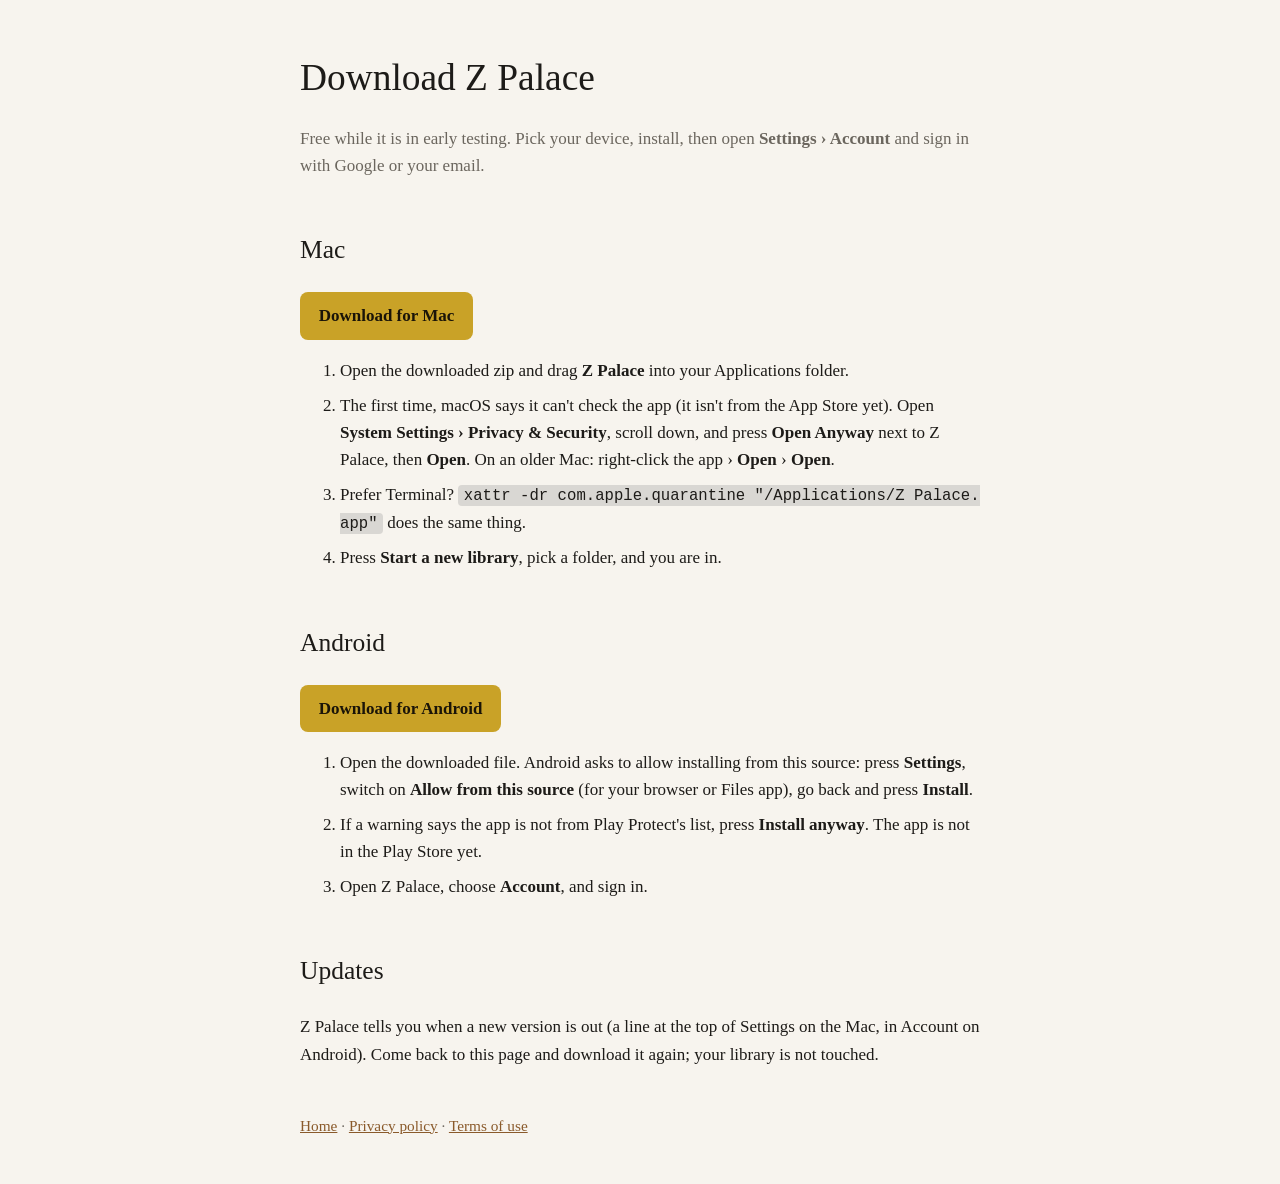
==== download.html @ 6d10a003 "Download page, update file, download link on the home page" ====
<!doctype html><html lang="en"><head><meta charset="utf-8"><meta name="viewport" content="width=device-width,initial-scale=1"><title>Download Z Palace</title><link rel="stylesheet" href="style.css"></head><body><main>
<h1>Download Z Palace</h1>
<p class="lead">Free while it is in early testing. Pick your device, install, then open <b>Settings › Account</b> and sign in with Google or your email.</p>

<h2>Mac</h2>
<p><a class="button" href="https://github.com/ZuniApps/ZuniApps.github.io/releases/latest/download/Z-Palace-Mac.zip">Download for Mac</a></p>
<ol>
<li>Open the downloaded zip and drag <b>Z Palace</b> into your Applications folder.</li>
<li>The first time, macOS says it can't check the app (it isn't from the App Store yet). Open <b>System Settings › Privacy &amp; Security</b>, scroll down, and press <b>Open Anyway</b> next to Z Palace, then <b>Open</b>. On an older Mac: right-click the app › <b>Open</b> › <b>Open</b>.</li>
<li>Prefer Terminal? <code>xattr -dr com.apple.quarantine "/Applications/Z Palace.app"</code> does the same thing.</li>
<li>Press <b>Start a new library</b>, pick a folder, and you are in.</li>
</ol>

<h2>Android</h2>
<p><a class="button" href="https://github.com/ZuniApps/ZuniApps.github.io/releases/latest/download/Z-Palace-Android.apk">Download for Android</a></p>
<ol>
<li>Open the downloaded file. Android asks to allow installing from this source: press <b>Settings</b>, switch on <b>Allow from this source</b> (for your browser or Files app), go back and press <b>Install</b>.</li>
<li>If a warning says the app is not from Play Protect's list, press <b>Install anyway</b>. The app is not in the Play Store yet.</li>
<li>Open Z Palace, choose <b>Account</b>, and sign in.</li>
</ol>

<h2>Updates</h2>
<p>Z Palace tells you when a new version is out (a line at the top of Settings on the Mac, in Account on Android). Come back to this page and download it again; your library is not touched.</p>

<nav><a href="index.html">Home</a> · <a href="privacy.html">Privacy policy</a> · <a href="terms.html">Terms of use</a></nav>
</main></body></html>
---- style.css ----
:root{--bg:#f7f4ee;--fg:#1d1b18;--muted:#6b665e;--accent:#8a5a2b} @media (prefers-color-scheme:dark){:root{--bg:#171513;--fg:#ece7df;--muted:#a59e93;--accent:#d29a5f}} body{margin:0;background:var(--bg);color:var(--fg);font:17px/1.6 Georgia,serif} main{max-width:680px;margin:0 auto;padding:48px 20px} h1{font-weight:normal;font-size:2.2em;margin:0 0 .2em} h2{font-weight:normal;margin-top:2em} a{color:var(--accent)} p.lead{color:var(--muted)} nav{margin-top:3em;color:var(--muted);font-size:.9em}
a.button{display:inline-block;padding:.6em 1.1em;border-radius:8px;background:#c9a227;color:#1a1408;font-weight:600;text-decoration:none}
code{background:#8884;padding:.1em .35em;border-radius:4px;font-size:.92em;word-break:break-all}
ol li{margin:.45em 0}
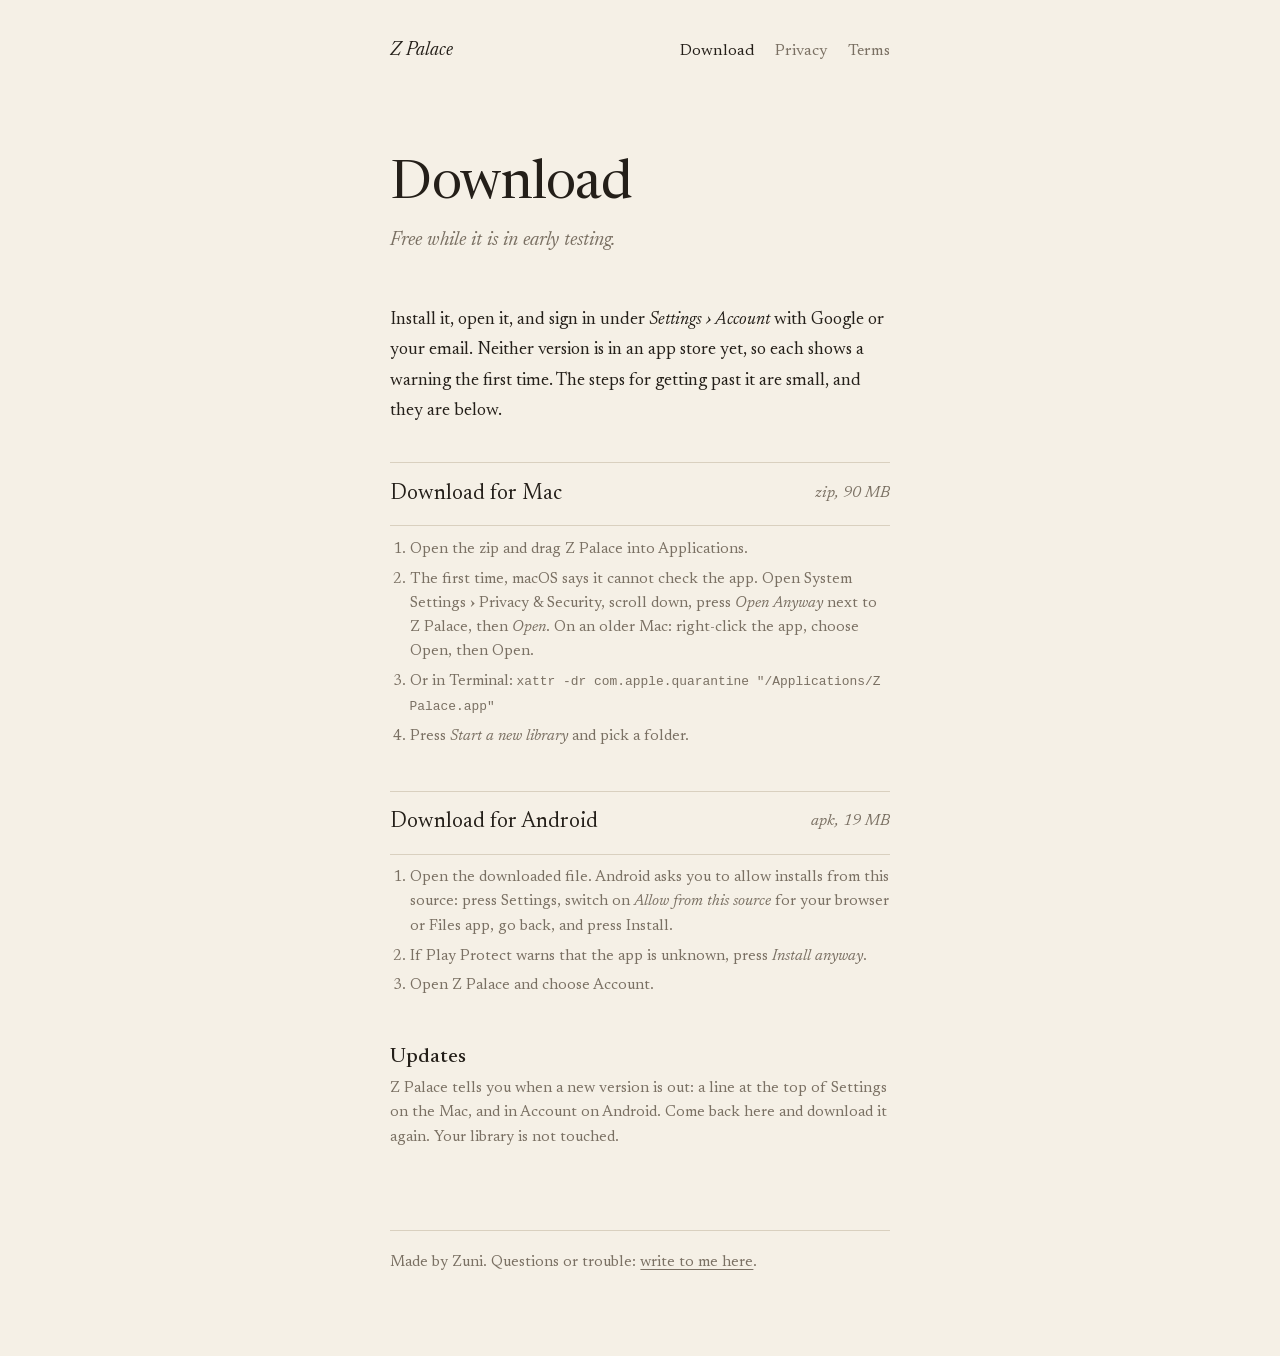
==== commit 92005f1e: "Redesign: editorial serif (self-hosted Newsreader), warm paper and dark mode, plain first-person cop" ====
--- a/download.html
+++ b/download.html
@@ -1,26 +1,16 @@
-<!doctype html><html lang="en"><head><meta charset="utf-8"><meta name="viewport" content="width=device-width,initial-scale=1"><title>Download Z Palace</title><link rel="stylesheet" href="style.css"></head><body><main>
-<h1>Download Z Palace</h1>
-<p class="lead">Free while it is in early testing. Pick your device, install, then open <b>Settings › Account</b> and sign in with Google or your email.</p>
-
-<h2>Mac</h2>
-<p><a class="button" href="https://github.com/ZuniApps/ZuniApps.github.io/releases/latest/download/Z-Palace-Mac.zip">Download for Mac</a></p>
-<ol>
-<li>Open the downloaded zip and drag <b>Z Palace</b> into your Applications folder.</li>
-<li>The first time, macOS says it can't check the app (it isn't from the App Store yet). Open <b>System Settings › Privacy &amp; Security</b>, scroll down, and press <b>Open Anyway</b> next to Z Palace, then <b>Open</b>. On an older Mac: right-click the app › <b>Open</b> › <b>Open</b>.</li>
-<li>Prefer Terminal? <code>xattr -dr com.apple.quarantine "/Applications/Z Palace.app"</code> does the same thing.</li>
-<li>Press <b>Start a new library</b>, pick a folder, and you are in.</li>
-</ol>
-
-<h2>Android</h2>
-<p><a class="button" href="https://github.com/ZuniApps/ZuniApps.github.io/releases/latest/download/Z-Palace-Android.apk">Download for Android</a></p>
-<ol>
-<li>Open the downloaded file. Android asks to allow installing from this source: press <b>Settings</b>, switch on <b>Allow from this source</b> (for your browser or Files app), go back and press <b>Install</b>.</li>
-<li>If a warning says the app is not from Play Protect's list, press <b>Install anyway</b>. The app is not in the Play Store yet.</li>
-<li>Open Z Palace, choose <b>Account</b>, and sign in.</li>
-</ol>
-
+<!doctype html><html lang="en"><head><meta charset="utf-8"><meta name="viewport" content="width=device-width,initial-scale=1"><meta name="color-scheme" content="light dark"><title>Download · Z Palace</title><link rel="preload" href="fonts/newsreader-normal.woff2" as="font" type="font/woff2" crossorigin><link rel="stylesheet" href="style.css"></head><body><div class="page"><header><a class="mark" href="index.html">Z Palace</a><nav><a href="download.html" aria-current="page">Download</a><a href="privacy.html">Privacy</a><a href="terms.html">Terms</a></nav></header><main><h1>Download</h1><p class="sub">Free while it is in early testing.</p>
+<p>Install it, open it, and sign in under <i>Settings › Account</i> with Google or your email. Neither version is in an app store yet, so each shows a warning the first time. The steps for getting past it are small, and they are below.</p>
+<a class="pick" href="https://github.com/ZuniApps/ZuniApps.github.io/releases/latest/download/Z-Palace-Mac.zip">Download for Mac <span>zip, 90 MB</span></a>
+<div class="small"><ol>
+<li>Open the zip and drag Z Palace into Applications.</li>
+<li>The first time, macOS says it cannot check the app. Open System Settings › Privacy &amp; Security, scroll down, press <i>Open Anyway</i> next to Z Palace, then <i>Open</i>. On an older Mac: right-click the app, choose Open, then Open.</li>
+<li>Or in Terminal: <code>xattr -dr com.apple.quarantine "/Applications/Z Palace.app"</code></li>
+<li>Press <i>Start a new library</i> and pick a folder.</li></ol></div>
+<a class="pick" href="https://github.com/ZuniApps/ZuniApps.github.io/releases/latest/download/Z-Palace-Android.apk">Download for Android <span>apk, 19 MB</span></a>
+<div class="small"><ol>
+<li>Open the downloaded file. Android asks you to allow installs from this source: press Settings, switch on <i>Allow from this source</i> for your browser or Files app, go back, and press Install.</li>
+<li>If Play Protect warns that the app is unknown, press <i>Install anyway</i>.</li>
+<li>Open Z Palace and choose Account.</li></ol></div>
 <h2>Updates</h2>
-<p>Z Palace tells you when a new version is out (a line at the top of Settings on the Mac, in Account on Android). Come back to this page and download it again; your library is not touched.</p>
-
-<nav><a href="index.html">Home</a> · <a href="privacy.html">Privacy policy</a> · <a href="terms.html">Terms of use</a></nav>
-</main></body></html>
+<p class="small" style="margin-top:0">Z Palace tells you when a new version is out: a line at the top of Settings on the Mac, and in Account on Android. Come back here and download it again. Your library is not touched.</p></main>
+<footer>Made by Zuni. Questions or trouble: <a href="https://github.com/ZuniApps/ZuniApps.github.io/issues">write to me here</a>.</footer></div></body></html>
--- a/style.css
+++ b/style.css
@@ -1,4 +1,29 @@
-:root{--bg:#f7f4ee;--fg:#1d1b18;--muted:#6b665e;--accent:#8a5a2b} @media (prefers-color-scheme:dark){:root{--bg:#171513;--fg:#ece7df;--muted:#a59e93;--accent:#d29a5f}} body{margin:0;background:var(--bg);color:var(--fg);font:17px/1.6 Georgia,serif} main{max-width:680px;margin:0 auto;padding:48px 20px} h1{font-weight:normal;font-size:2.2em;margin:0 0 .2em} h2{font-weight:normal;margin-top:2em} a{color:var(--accent)} p.lead{color:var(--muted)} nav{margin-top:3em;color:var(--muted);font-size:.9em}
-a.button{display:inline-block;padding:.6em 1.1em;border-radius:8px;background:#c9a227;color:#1a1408;font-weight:600;text-decoration:none}
-code{background:#8884;padding:.1em .35em;border-radius:4px;font-size:.92em;word-break:break-all}
-ol li{margin:.45em 0}
+@font-face{font-family:"Newsreader";font-style:italic;font-weight:400 600;font-display:swap;src:url(fonts/newsreader-italic.woff2) format("woff2")}
+@font-face{font-family:"Newsreader";font-style:normal;font-weight:400 600;font-display:swap;src:url(fonts/newsreader-normal.woff2) format("woff2")}
+:root{--bg:#f5f0e6;--fg:#241f19;--muted:#7a7063;--rule:#d9d0bf;--accent:#7b3a22}
+@media (prefers-color-scheme:dark){:root{--bg:#1b1815;--fg:#e8e1d4;--muted:#a1978a;--rule:#3a352e;--accent:#d49a72}}
+*{box-sizing:border-box}
+html{-webkit-text-size-adjust:100%}
+body{margin:0;background:var(--bg);color:var(--fg);font:400 1.125rem/1.7 "Newsreader",Charter,"Iowan Old Style",Georgia,serif;font-optical-sizing:auto;-webkit-font-smoothing:antialiased}
+.page{max-width:34rem;margin:0 auto;padding:2.2rem 1.4rem 5rem}
+header{display:flex;justify-content:space-between;align-items:baseline;gap:1rem;margin-bottom:5.5rem;font-size:1rem}
+header .mark{font-style:italic;font-size:1.2rem;color:var(--fg);text-decoration:none}
+header nav a{margin-left:1.3rem;color:var(--muted);text-decoration:none}
+header nav a:hover,header nav a[aria-current]{color:var(--fg)}
+h1,.sub{text-wrap:balance}
+p{text-wrap:pretty}
+h1{font-weight:400;font-size:clamp(2.4rem,7vw,3.4rem);line-height:1.08;letter-spacing:-.015em;margin:0 0 .5rem}
+h2{font-weight:500;font-size:1.3rem;line-height:1.3;margin:2.8rem 0 .4rem}
+.sub{font-style:italic;color:var(--muted);font-size:1.25rem;margin:0 0 3rem}
+p{margin:0 0 1.15rem}
+a{color:var(--accent);text-underline-offset:.2em;text-decoration-thickness:1px}
+.pick{display:block;margin:2.2rem 0 .3rem;padding:.8rem 0;border-top:1px solid var(--rule);border-bottom:1px solid var(--rule);color:var(--fg);text-decoration:none;font-size:1.35rem}
+.pick span{float:right;color:var(--muted);font-size:1rem;font-style:italic;padding-top:.25rem}
+.pick:hover{color:var(--accent)}
+.small{font-size:.95rem;line-height:1.6;color:var(--muted);margin:.7rem 0 2.6rem}
+.small ol{margin:.4rem 0 0;padding-left:1.2rem}.small li{margin:.35rem 0}
+code{font:.85em ui-monospace,Menlo,monospace;word-break:break-all}
+footer{margin-top:5rem;padding-top:1.2rem;border-top:1px solid var(--rule);font-size:.95rem;color:var(--muted)}
+footer a{color:var(--muted)}
+::selection{background:var(--accent);color:var(--bg)}
+@media (max-width:30rem){header{margin-bottom:3.5rem;flex-direction:column;gap:.4rem}header nav a{margin:0 1.1rem 0 0}}
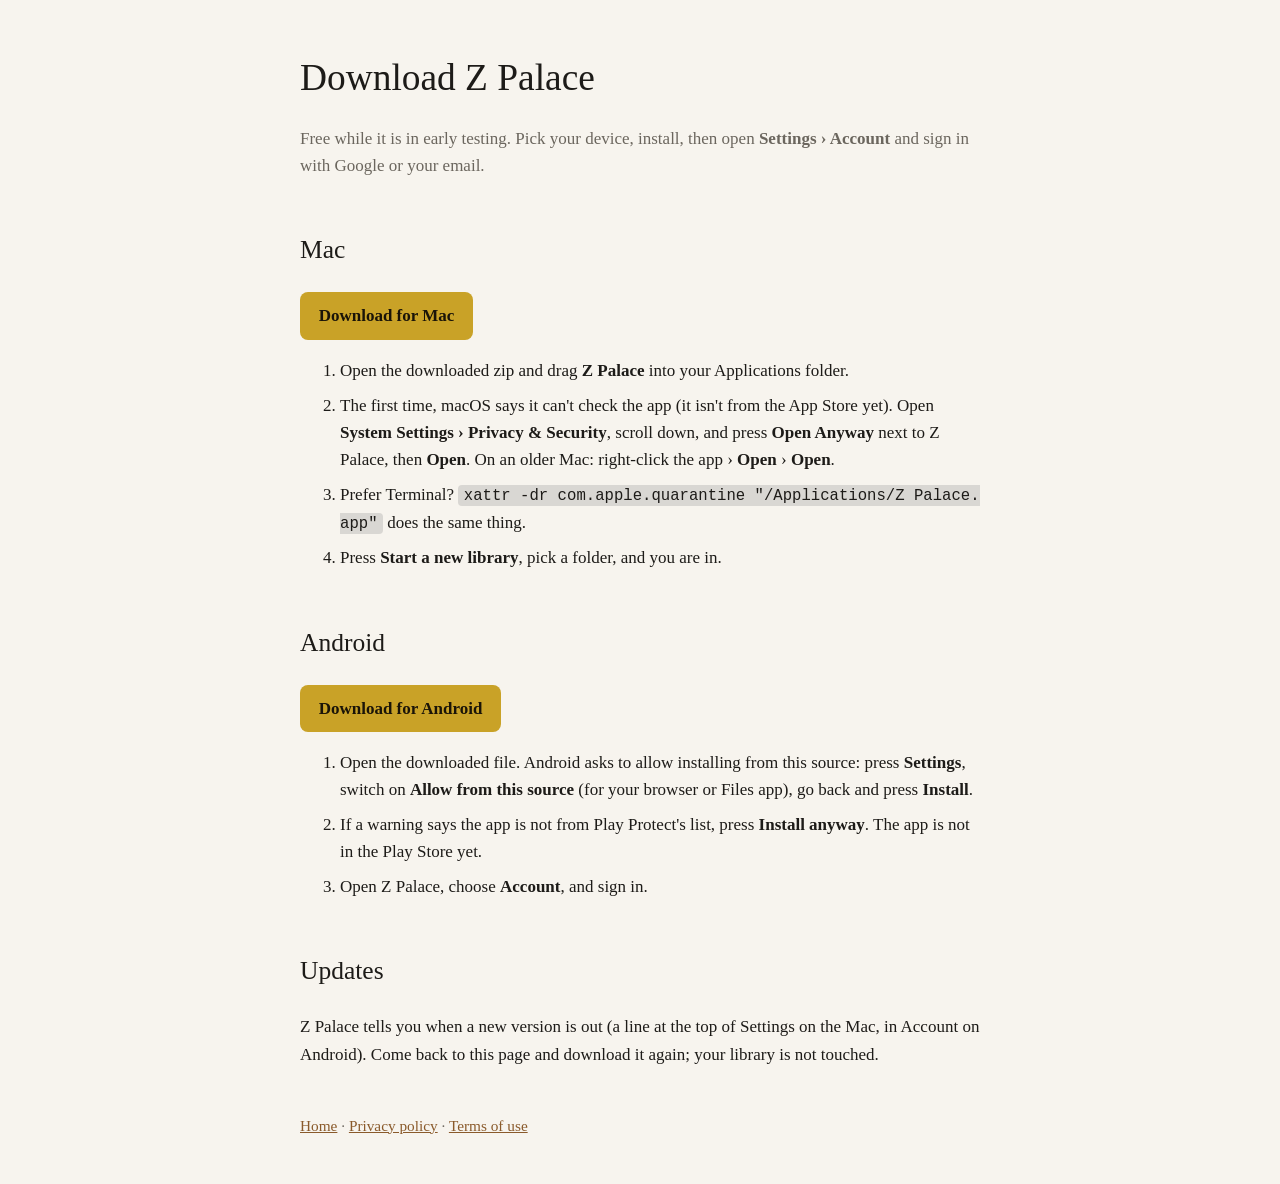
==== commit e23331d0: "Revert "Redesign: editorial serif (self-hosted Newsreader), warm paper and dark mode, plain first-pe" ====
--- a/download.html
+++ b/download.html
@@ -1,16 +1,26 @@
-<!doctype html><html lang="en"><head><meta charset="utf-8"><meta name="viewport" content="width=device-width,initial-scale=1"><meta name="color-scheme" content="light dark"><title>Download · Z Palace</title><link rel="preload" href="fonts/newsreader-normal.woff2" as="font" type="font/woff2" crossorigin><link rel="stylesheet" href="style.css"></head><body><div class="page"><header><a class="mark" href="index.html">Z Palace</a><nav><a href="download.html" aria-current="page">Download</a><a href="privacy.html">Privacy</a><a href="terms.html">Terms</a></nav></header><main><h1>Download</h1><p class="sub">Free while it is in early testing.</p>
-<p>Install it, open it, and sign in under <i>Settings › Account</i> with Google or your email. Neither version is in an app store yet, so each shows a warning the first time. The steps for getting past it are small, and they are below.</p>
-<a class="pick" href="https://github.com/ZuniApps/ZuniApps.github.io/releases/latest/download/Z-Palace-Mac.zip">Download for Mac <span>zip, 90 MB</span></a>
-<div class="small"><ol>
-<li>Open the zip and drag Z Palace into Applications.</li>
-<li>The first time, macOS says it cannot check the app. Open System Settings › Privacy &amp; Security, scroll down, press <i>Open Anyway</i> next to Z Palace, then <i>Open</i>. On an older Mac: right-click the app, choose Open, then Open.</li>
-<li>Or in Terminal: <code>xattr -dr com.apple.quarantine "/Applications/Z Palace.app"</code></li>
-<li>Press <i>Start a new library</i> and pick a folder.</li></ol></div>
-<a class="pick" href="https://github.com/ZuniApps/ZuniApps.github.io/releases/latest/download/Z-Palace-Android.apk">Download for Android <span>apk, 19 MB</span></a>
-<div class="small"><ol>
-<li>Open the downloaded file. Android asks you to allow installs from this source: press Settings, switch on <i>Allow from this source</i> for your browser or Files app, go back, and press Install.</li>
-<li>If Play Protect warns that the app is unknown, press <i>Install anyway</i>.</li>
-<li>Open Z Palace and choose Account.</li></ol></div>
+<!doctype html><html lang="en"><head><meta charset="utf-8"><meta name="viewport" content="width=device-width,initial-scale=1"><title>Download Z Palace</title><link rel="stylesheet" href="style.css"></head><body><main>
+<h1>Download Z Palace</h1>
+<p class="lead">Free while it is in early testing. Pick your device, install, then open <b>Settings › Account</b> and sign in with Google or your email.</p>
+
+<h2>Mac</h2>
+<p><a class="button" href="https://github.com/ZuniApps/ZuniApps.github.io/releases/latest/download/Z-Palace-Mac.zip">Download for Mac</a></p>
+<ol>
+<li>Open the downloaded zip and drag <b>Z Palace</b> into your Applications folder.</li>
+<li>The first time, macOS says it can't check the app (it isn't from the App Store yet). Open <b>System Settings › Privacy &amp; Security</b>, scroll down, and press <b>Open Anyway</b> next to Z Palace, then <b>Open</b>. On an older Mac: right-click the app › <b>Open</b> › <b>Open</b>.</li>
+<li>Prefer Terminal? <code>xattr -dr com.apple.quarantine "/Applications/Z Palace.app"</code> does the same thing.</li>
+<li>Press <b>Start a new library</b>, pick a folder, and you are in.</li>
+</ol>
+
+<h2>Android</h2>
+<p><a class="button" href="https://github.com/ZuniApps/ZuniApps.github.io/releases/latest/download/Z-Palace-Android.apk">Download for Android</a></p>
+<ol>
+<li>Open the downloaded file. Android asks to allow installing from this source: press <b>Settings</b>, switch on <b>Allow from this source</b> (for your browser or Files app), go back and press <b>Install</b>.</li>
+<li>If a warning says the app is not from Play Protect's list, press <b>Install anyway</b>. The app is not in the Play Store yet.</li>
+<li>Open Z Palace, choose <b>Account</b>, and sign in.</li>
+</ol>
+
 <h2>Updates</h2>
-<p class="small" style="margin-top:0">Z Palace tells you when a new version is out: a line at the top of Settings on the Mac, and in Account on Android. Come back here and download it again. Your library is not touched.</p></main>
-<footer>Made by Zuni. Questions or trouble: <a href="https://github.com/ZuniApps/ZuniApps.github.io/issues">write to me here</a>.</footer></div></body></html>
+<p>Z Palace tells you when a new version is out (a line at the top of Settings on the Mac, in Account on Android). Come back to this page and download it again; your library is not touched.</p>
+
+<nav><a href="index.html">Home</a> · <a href="privacy.html">Privacy policy</a> · <a href="terms.html">Terms of use</a></nav>
+</main></body></html>
--- a/style.css
+++ b/style.css
@@ -1,29 +1,4 @@
-@font-face{font-family:"Newsreader";font-style:italic;font-weight:400 600;font-display:swap;src:url(fonts/newsreader-italic.woff2) format("woff2")}
-@font-face{font-family:"Newsreader";font-style:normal;font-weight:400 600;font-display:swap;src:url(fonts/newsreader-normal.woff2) format("woff2")}
-:root{--bg:#f5f0e6;--fg:#241f19;--muted:#7a7063;--rule:#d9d0bf;--accent:#7b3a22}
-@media (prefers-color-scheme:dark){:root{--bg:#1b1815;--fg:#e8e1d4;--muted:#a1978a;--rule:#3a352e;--accent:#d49a72}}
-*{box-sizing:border-box}
-html{-webkit-text-size-adjust:100%}
-body{margin:0;background:var(--bg);color:var(--fg);font:400 1.125rem/1.7 "Newsreader",Charter,"Iowan Old Style",Georgia,serif;font-optical-sizing:auto;-webkit-font-smoothing:antialiased}
-.page{max-width:34rem;margin:0 auto;padding:2.2rem 1.4rem 5rem}
-header{display:flex;justify-content:space-between;align-items:baseline;gap:1rem;margin-bottom:5.5rem;font-size:1rem}
-header .mark{font-style:italic;font-size:1.2rem;color:var(--fg);text-decoration:none}
-header nav a{margin-left:1.3rem;color:var(--muted);text-decoration:none}
-header nav a:hover,header nav a[aria-current]{color:var(--fg)}
-h1,.sub{text-wrap:balance}
-p{text-wrap:pretty}
-h1{font-weight:400;font-size:clamp(2.4rem,7vw,3.4rem);line-height:1.08;letter-spacing:-.015em;margin:0 0 .5rem}
-h2{font-weight:500;font-size:1.3rem;line-height:1.3;margin:2.8rem 0 .4rem}
-.sub{font-style:italic;color:var(--muted);font-size:1.25rem;margin:0 0 3rem}
-p{margin:0 0 1.15rem}
-a{color:var(--accent);text-underline-offset:.2em;text-decoration-thickness:1px}
-.pick{display:block;margin:2.2rem 0 .3rem;padding:.8rem 0;border-top:1px solid var(--rule);border-bottom:1px solid var(--rule);color:var(--fg);text-decoration:none;font-size:1.35rem}
-.pick span{float:right;color:var(--muted);font-size:1rem;font-style:italic;padding-top:.25rem}
-.pick:hover{color:var(--accent)}
-.small{font-size:.95rem;line-height:1.6;color:var(--muted);margin:.7rem 0 2.6rem}
-.small ol{margin:.4rem 0 0;padding-left:1.2rem}.small li{margin:.35rem 0}
-code{font:.85em ui-monospace,Menlo,monospace;word-break:break-all}
-footer{margin-top:5rem;padding-top:1.2rem;border-top:1px solid var(--rule);font-size:.95rem;color:var(--muted)}
-footer a{color:var(--muted)}
-::selection{background:var(--accent);color:var(--bg)}
-@media (max-width:30rem){header{margin-bottom:3.5rem;flex-direction:column;gap:.4rem}header nav a{margin:0 1.1rem 0 0}}
+:root{--bg:#f7f4ee;--fg:#1d1b18;--muted:#6b665e;--accent:#8a5a2b} @media (prefers-color-scheme:dark){:root{--bg:#171513;--fg:#ece7df;--muted:#a59e93;--accent:#d29a5f}} body{margin:0;background:var(--bg);color:var(--fg);font:17px/1.6 Georgia,serif} main{max-width:680px;margin:0 auto;padding:48px 20px} h1{font-weight:normal;font-size:2.2em;margin:0 0 .2em} h2{font-weight:normal;margin-top:2em} a{color:var(--accent)} p.lead{color:var(--muted)} nav{margin-top:3em;color:var(--muted);font-size:.9em}
+a.button{display:inline-block;padding:.6em 1.1em;border-radius:8px;background:#c9a227;color:#1a1408;font-weight:600;text-decoration:none}
+code{background:#8884;padding:.1em .35em;border-radius:4px;font-size:.92em;word-break:break-all}
+ol li{margin:.45em 0}
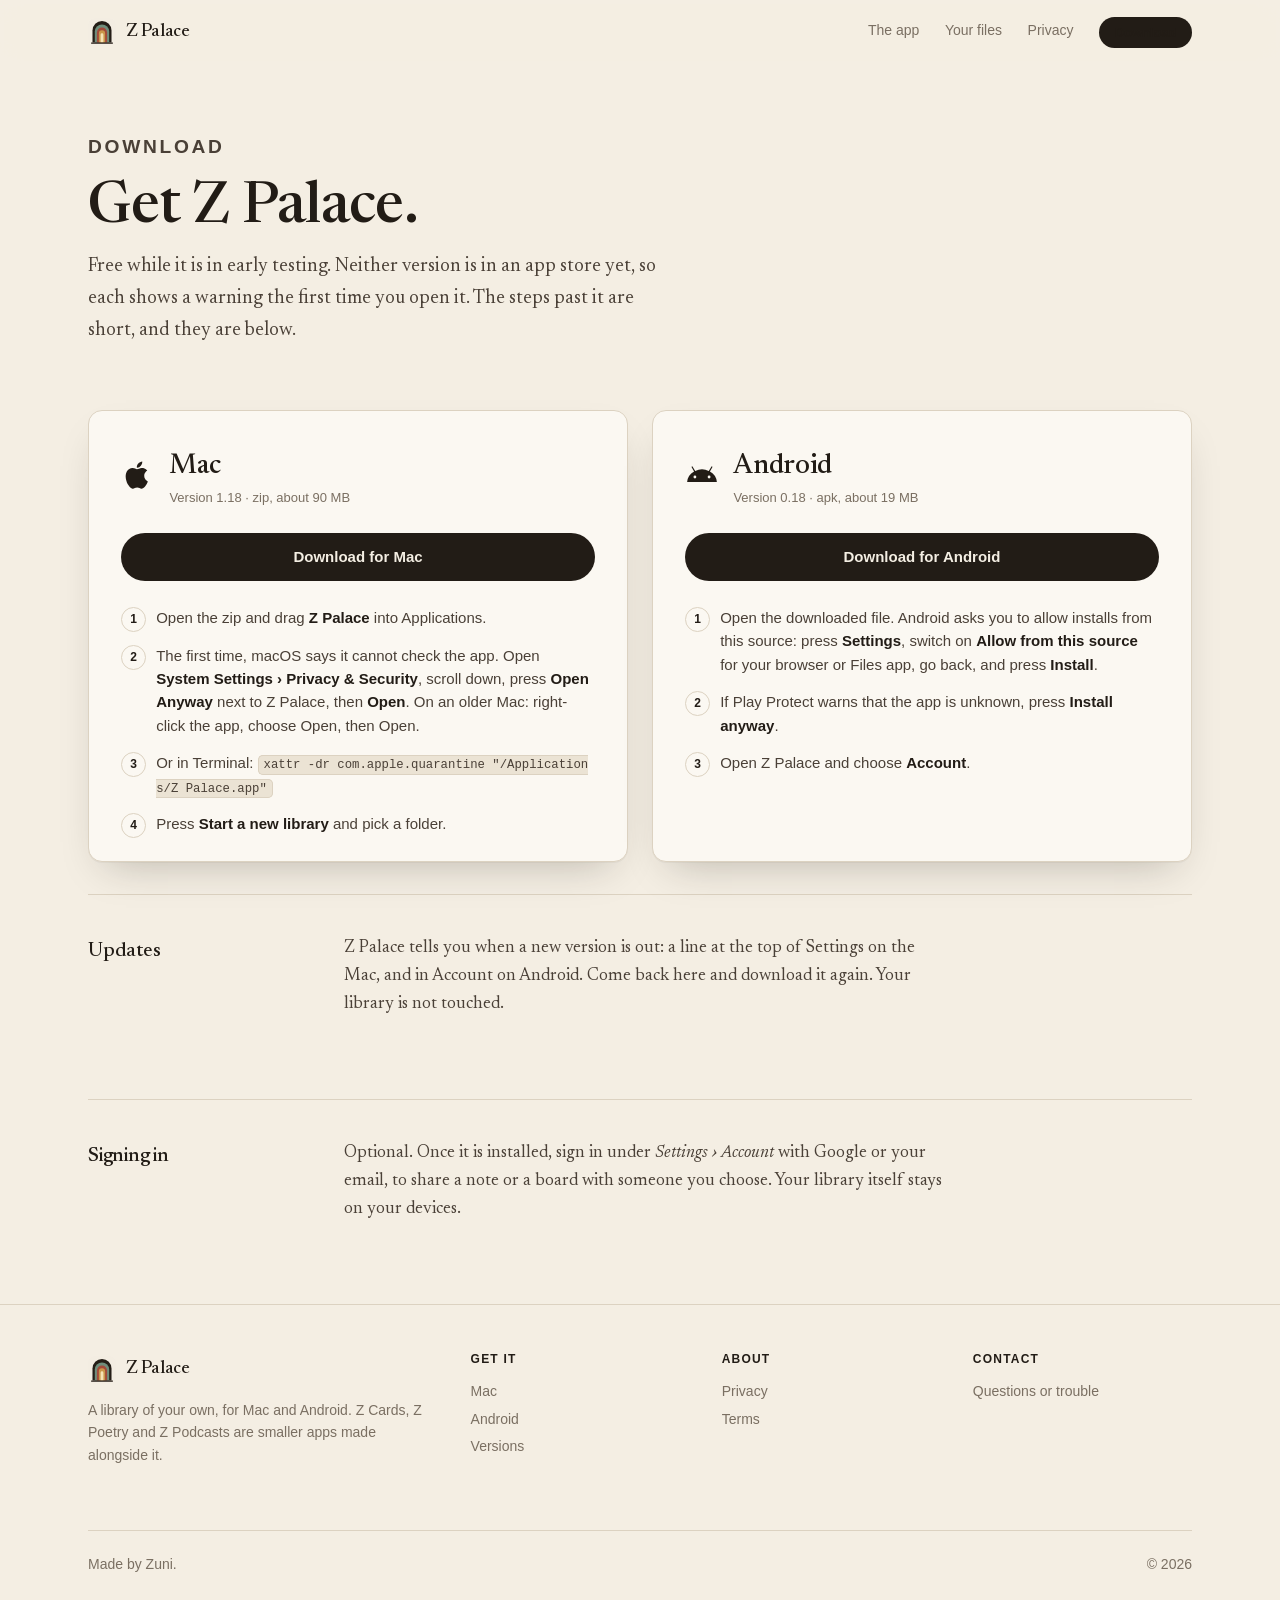
==== commit 256dbf12: "New site design (v2): app window, chapters, download page" ====
--- a/download.html
+++ b/download.html
@@ -1,26 +1,80 @@
-<!doctype html><html lang="en"><head><meta charset="utf-8"><meta name="viewport" content="width=device-width,initial-scale=1"><title>Download Z Palace</title><link rel="stylesheet" href="style.css"></head><body><main>
-<h1>Download Z Palace</h1>
-<p class="lead">Free while it is in early testing. Pick your device, install, then open <b>Settings › Account</b> and sign in with Google or your email.</p>
+<!doctype html>
+<html lang="en">
+<head>
+<meta charset="utf-8">
+<meta name="viewport" content="width=device-width,initial-scale=1">
+<meta name="color-scheme" content="light dark">
+<title>Download · Z Palace</title>
+<meta name="description" content="Download Z Palace for Mac or Android, with the steps for the first time you open it.">
+<link rel="icon" href="icon.svg" type="image/svg+xml">
+<link rel="preload" href="fonts/newsreader-normal.woff2" as="font" type="font/woff2" crossorigin>
+<link rel="stylesheet" href="style.css">
+</head>
+<body>
 
-<h2>Mac</h2>
-<p><a class="button" href="https://github.com/ZuniApps/ZuniApps.github.io/releases/latest/download/Z-Palace-Mac.zip">Download for Mac</a></p>
-<ol>
-<li>Open the downloaded zip and drag <b>Z Palace</b> into your Applications folder.</li>
-<li>The first time, macOS says it can't check the app (it isn't from the App Store yet). Open <b>System Settings › Privacy &amp; Security</b>, scroll down, and press <b>Open Anyway</b> next to Z Palace, then <b>Open</b>. On an older Mac: right-click the app › <b>Open</b> › <b>Open</b>.</li>
-<li>Prefer Terminal? <code>xattr -dr com.apple.quarantine "/Applications/Z Palace.app"</code> does the same thing.</li>
-<li>Press <b>Start a new library</b>, pick a folder, and you are in.</li>
-</ol>
+<header class="top"><div class="wrap">
+  <a class="brand" href="index.html"><svg viewBox="100 100 824 824" aria-hidden="true"><use href="icon.svg#arch"/></svg>Z Palace</a>
+  <nav class="nav">
+    <a href="index.html#cards">The app</a>
+    <a href="index.html#files">Your files</a>
+    <a href="privacy.html">Privacy</a>
+    <a class="btn solid small" href="download.html" aria-current="page">Download</a>
+  </nav>
+</div></header>
 
-<h2>Android</h2>
-<p><a class="button" href="https://github.com/ZuniApps/ZuniApps.github.io/releases/latest/download/Z-Palace-Android.apk">Download for Android</a></p>
-<ol>
-<li>Open the downloaded file. Android asks to allow installing from this source: press <b>Settings</b>, switch on <b>Allow from this source</b> (for your browser or Files app), go back and press <b>Install</b>.</li>
-<li>If a warning says the app is not from Play Protect's list, press <b>Install anyway</b>. The app is not in the Play Store yet.</li>
-<li>Open Z Palace, choose <b>Account</b>, and sign in.</li>
-</ol>
+<main class="wrap">
+  <section class="dl-head">
+    <p class="eyebrow">Download</p>
+    <h1>Get Z Palace.</h1>
+    <p>Free while it is in early testing. Neither version is in an app store yet, so each shows a warning the first time you open it. The steps past it are short, and they are below.</p>
+  </section>
 
-<h2>Updates</h2>
-<p>Z Palace tells you when a new version is out (a line at the top of Settings on the Mac, in Account on Android). Come back to this page and download it again; your library is not touched.</p>
+  <section class="platforms">
+    <article class="platform" id="mac">
+      <header>
+        <svg viewBox="0 0 24 24" fill="currentColor" aria-hidden="true"><path d="M16.4 12.6c0-2.4 2-3.6 2.1-3.7-1.1-1.7-2.9-1.9-3.5-1.9-1.5-.2-2.9.9-3.7.9-.8 0-1.9-.9-3.2-.8-1.6 0-3.1 1-4 2.4-1.7 3-.4 7.4 1.2 9.8.8 1.2 1.8 2.5 3 2.4 1.2 0 1.7-.8 3.1-.8 1.5 0 1.9.8 3.2.8 1.3 0 2.2-1.2 3-2.4.9-1.4 1.3-2.7 1.3-2.8-.1 0-2.5-1-2.5-3.9zM14 5.4c.7-.8 1.1-1.9 1-3-1 0-2.1.7-2.8 1.5-.6.7-1.2 1.8-1 2.9 1 .1 2.1-.6 2.8-1.4z"/></svg>
+        <div><h2>Mac</h2><div class="meta"><span data-version="mac">Version 1.18</span> · zip, about 90 MB</div></div>
+      </header>
+      <a class="btn solid" href="https://github.com/ZuniApps/ZuniApps.github.io/releases/latest/download/Z-Palace-Mac.zip">Download for Mac</a>
+      <ol class="steps">
+        <li>Open the zip and drag <i>Z Palace</i> into Applications.</li>
+        <li>The first time, macOS says it cannot check the app. Open <i>System Settings › Privacy &amp; Security</i>, scroll down, press <i>Open Anyway</i> next to Z Palace, then <i>Open</i>. On an older Mac: right-click the app, choose Open, then Open.</li>
+        <li>Or in Terminal: <code>xattr -dr com.apple.quarantine "/Applications/Z Palace.app"</code></li>
+        <li>Press <i>Start a new library</i> and pick a folder.</li>
+      </ol>
+    </article>
 
-<nav><a href="index.html">Home</a> · <a href="privacy.html">Privacy policy</a> · <a href="terms.html">Terms of use</a></nav>
-</main></body></html>
+    <article class="platform" id="android">
+      <header>
+        <svg viewBox="0 0 24 24" fill="currentColor" aria-hidden="true"><path d="M17.6 9.5l1.7-3a.4.4 0 0 0-.7-.4l-1.8 3.1a10.6 10.6 0 0 0-9.6 0L5.4 6.1a.4.4 0 1 0-.7.4l1.7 3A9.4 9.4 0 0 0 1.5 17h21a9.4 9.4 0 0 0-4.9-7.5zM7 14.4a1 1 0 1 1 0-2 1 1 0 0 1 0 2zm10 0a1 1 0 1 1 0-2 1 1 0 0 1 0 2z"/></svg>
+        <div><h2>Android</h2><div class="meta"><span data-version="android">Version 0.18</span> · apk, about 19 MB</div></div>
+      </header>
+      <a class="btn solid" href="https://github.com/ZuniApps/ZuniApps.github.io/releases/latest/download/Z-Palace-Android.apk">Download for Android</a>
+      <ol class="steps">
+        <li>Open the downloaded file. Android asks you to allow installs from this source: press <i>Settings</i>, switch on <i>Allow from this source</i> for your browser or Files app, go back, and press <i>Install</i>.</li>
+        <li>If Play Protect warns that the app is unknown, press <i>Install anyway</i>.</li>
+        <li>Open Z Palace and choose <i>Account</i>.</li>
+      </ol>
+    </article>
+  </section>
+
+  <section class="note">
+    <h3>Updates</h3>
+    <p>Z Palace tells you when a new version is out: a line at the top of Settings on the Mac, and in Account on Android. Come back here and download it again. Your library is not touched.</p>
+  </section>
+  <section class="note">
+    <h3>Signing in</h3>
+    <p>Optional. Once it is installed, sign in under <i>Settings › Account</i> with Google or your email, to share a note or a board with someone you choose. Your library itself stays on your devices.</p>
+  </section>
+</main>
+
+<footer class="foot"><div class="wrap">
+  <div><a class="brand" href="index.html"><svg viewBox="100 100 824 824" aria-hidden="true"><use href="icon.svg#arch"/></svg>Z Palace</a><p>A library of your own, for Mac and Android. Z Cards, Z Poetry and Z Podcasts are smaller apps made alongside it.</p></div>
+  <div><h6>Get it</h6><a href="download.html#mac">Mac</a><a href="download.html#android">Android</a><a href="versions.json">Versions</a></div>
+  <div><h6>About</h6><a href="privacy.html">Privacy</a><a href="terms.html">Terms</a></div>
+  <div><h6>Contact</h6><a href="https://github.com/ZuniApps/ZuniApps.github.io/issues">Questions or trouble</a></div>
+  <div class="base"><span>Made by Zuni.</span><span>© 2026</span></div>
+</div></footer>
+<script src="site.js"></script>
+</body>
+</html>
--- a/style.css
+++ b/style.css
@@ -1,4 +1,183 @@
-:root{--bg:#f7f4ee;--fg:#1d1b18;--muted:#6b665e;--accent:#8a5a2b} @media (prefers-color-scheme:dark){:root{--bg:#171513;--fg:#ece7df;--muted:#a59e93;--accent:#d29a5f}} body{margin:0;background:var(--bg);color:var(--fg);font:17px/1.6 Georgia,serif} main{max-width:680px;margin:0 auto;padding:48px 20px} h1{font-weight:normal;font-size:2.2em;margin:0 0 .2em} h2{font-weight:normal;margin-top:2em} a{color:var(--accent)} p.lead{color:var(--muted)} nav{margin-top:3em;color:var(--muted);font-size:.9em}
-a.button{display:inline-block;padding:.6em 1.1em;border-radius:8px;background:#c9a227;color:#1a1408;font-weight:600;text-decoration:none}
-code{background:#8884;padding:.1em .35em;border-radius:4px;font-size:.92em;word-break:break-all}
-ol li{margin:.45em 0}
+/* Z Palace — site. Newsreader for reading and display, the system's sans for interface words. Colours are the app icon's:
+   ink, paper, brick, sage, ochre. */
+@font-face{font-family:"Newsreader";font-style:italic;font-weight:400 600;font-display:swap;src:url(fonts/newsreader-italic.woff2) format("woff2")}
+@font-face{font-family:"Newsreader";font-style:normal;font-weight:400 600;font-display:swap;src:url(fonts/newsreader-normal.woff2) format("woff2")}
+
+:root{
+  --paper:#f4eee3; --paper-2:#ebe3d4; --card:#fbf8f2; --ink:#221c16; --ink-2:#4a4037; --muted:#7a6f62; --rule:#dcd2c1;
+  --brick:#9c4434; --brick-ink:#fff8f0; --sage:#5f7d6c; --ochre:#b8863e; --shadow:0 1px 0 rgba(34,28,22,.04),0 18px 40px -18px rgba(34,28,22,.28);
+  --serif:"Newsreader",Charter,"Iowan Old Style",Georgia,serif;
+  --sans:ui-sans-serif,-apple-system,BlinkMacSystemFont,"Segoe UI",Roboto,"Helvetica Neue",Arial,sans-serif;
+  --mono:ui-monospace,"SF Mono",Menlo,monospace;
+  --wide:72rem; --text:36rem;
+}
+@media (prefers-color-scheme:dark){:root{
+  --paper:#17140f; --paper-2:#1f1b15; --card:#24201a; --ink:#ece4d6; --ink-2:#cbc0ae; --muted:#9a8f80; --rule:#353029;
+  --brick:#d07a62; --brick-ink:#1a120d; --sage:#8fae9b; --ochre:#d9a95e; --shadow:0 1px 0 rgba(0,0,0,.2),0 22px 46px -20px rgba(0,0,0,.7);
+}}
+
+*{box-sizing:border-box}
+html{-webkit-text-size-adjust:100%;scroll-behavior:smooth}
+body{margin:0;background:var(--paper);color:var(--ink);font:400 1.0625rem/1.65 var(--serif);font-optical-sizing:auto;-webkit-font-smoothing:antialiased;text-rendering:optimizeLegibility}
+img,svg{display:block;max-width:100%}
+a{color:inherit}
+p{margin:0 0 1rem;text-wrap:pretty}
+h1,h2,h3{font-weight:500;letter-spacing:-.012em;text-wrap:balance;margin:0}
+::selection{background:var(--brick);color:var(--brick-ink)}
+.wrap{max-width:var(--wide);margin:0 auto;padding:0 1.5rem}
+
+/* ── header ── */
+.top{position:sticky;top:0;z-index:5;background:color-mix(in srgb,var(--paper) 88%,transparent);backdrop-filter:saturate(140%) blur(10px);-webkit-backdrop-filter:saturate(140%) blur(10px);border-bottom:1px solid transparent}
+.top.scrolled{border-bottom-color:var(--rule)}
+.top .wrap{display:flex;align-items:center;gap:2rem;height:4rem}
+.brand{display:flex;align-items:center;gap:.6rem;text-decoration:none;font:500 1.15rem/1 var(--serif);letter-spacing:-.01em}
+.brand svg{width:28px;height:28px;border-radius:7px}
+.nav{display:flex;gap:1.6rem;margin-left:auto;font:500 .875rem/1 var(--sans)}
+.nav a{text-decoration:none;color:var(--muted);padding:.4rem 0}
+.nav a:hover,.nav a[aria-current]{color:var(--ink)}
+.btn{display:inline-flex;align-items:center;gap:.55rem;font:600 .875rem/1 var(--sans);text-decoration:none;border-radius:999px;padding:.7rem 1.1rem;border:1px solid transparent;transition:background .15s,border-color .15s,color .15s}
+.btn svg{width:16px;height:16px}
+.btn.solid{background:var(--ink);color:var(--paper)}
+.btn.solid:hover{background:var(--brick);color:var(--brick-ink)}
+.btn.line{border-color:var(--rule);color:var(--ink)}
+.btn.line:hover{border-color:var(--ink)}
+.btn.small{padding:.5rem .9rem;font-size:.8125rem}
+
+/* ── hero ── */
+.hero{padding:5.5rem 0 4.5rem}
+.hero .wrap{display:grid;grid-template-columns:minmax(0,.95fr) minmax(0,1.25fr);gap:4rem;align-items:center}
+.eyebrow{font:600 .75rem/1 var(--sans);letter-spacing:.14em;text-transform:uppercase;color:var(--brick);margin:0 0 1.4rem}
+.hero h1{font-size:clamp(2.6rem,5.4vw,4.4rem);line-height:1.02;letter-spacing:-.025em;margin-bottom:1.4rem}
+.hero h1 em{font-style:italic;color:var(--brick)}
+.lede{font-size:1.25rem;line-height:1.55;color:var(--ink-2);max-width:30rem;margin-bottom:2rem}
+.actions{display:flex;flex-wrap:wrap;gap:.7rem;align-items:center}
+.fine{font:400 .8125rem/1.5 var(--sans);color:var(--muted);margin-top:1.1rem}
+.fine b{font-weight:600;color:var(--ink-2)}
+
+/* the app, drawn: a window with its sidebar and a shelf of cards (no one's real content) */
+.window{border-radius:12px;background:var(--card);box-shadow:var(--shadow);border:1px solid var(--rule);overflow:hidden;font:400 11px/1.3 var(--sans)}
+.window .bar{height:30px;display:flex;align-items:center;gap:7px;padding:0 12px;border-bottom:1px solid var(--rule);background:var(--paper-2)}
+.window .bar i{width:10px;height:10px;border-radius:50%;background:#d8cfbf}
+.window .bar i:nth-child(1){background:#e06a5a}.window .bar i:nth-child(2){background:#e4b44e}.window .bar i:nth-child(3){background:#6fb36a}
+.window .bar span{margin:0 auto;color:var(--muted);font-size:11px;transform:translateX(-20px)}
+.window .body{display:grid;grid-template-columns:150px 1fr;min-height:360px}
+.side{border-right:1px solid var(--rule);padding:14px 10px;background:var(--paper)}
+.side b{display:block;font:500 13px/1 var(--serif);margin:0 0 14px 4px}
+.side p{margin:0;padding:5px 6px;border-radius:5px;color:var(--ink-2);display:flex;align-items:center;gap:7px;font-size:11px}
+.side p.on{background:var(--paper-2);color:var(--ink)}
+.side p em{font-style:normal;margin-left:auto;color:var(--muted);font-size:10px}
+.side p i{width:7px;height:7px;border-radius:2px;flex:none}
+.side h6{margin:12px 6px 4px;font:600 9.5px/1 var(--sans);letter-spacing:.08em;text-transform:uppercase;color:var(--muted)}
+.main{padding:16px 18px}
+.main .head{display:flex;align-items:baseline;gap:8px;margin-bottom:12px}
+.main .head h4{margin:0;font:500 20px/1 var(--serif)}
+.main .head span{color:var(--muted);font:italic 13px/1 var(--serif)}
+.main .head u{margin-left:auto;text-decoration:none;color:var(--muted)}
+.main .head u b{color:var(--ink);font-weight:500;border-bottom:1.5px solid var(--ochre)}
+.shelf{display:grid;grid-template-columns:repeat(5,1fr);gap:10px}
+.poster{border:1px solid var(--rule);border-radius:3px;padding:5px;background:var(--card)}
+.poster div{aspect-ratio:2/3;border-radius:2px;position:relative;overflow:hidden}
+.poster div svg{width:100%;height:100%}
+.poster p{margin:6px 1px 0;font:600 10px/1.2 var(--serif);color:var(--ink)}
+.poster small{display:block;margin:2px 1px 1px;color:var(--muted);font-size:9px}
+
+/* ── sections ── */
+.band{padding:6rem 0;border-top:1px solid var(--rule)}
+.band.alt{background:var(--paper-2)}
+.split{display:grid;grid-template-columns:minmax(0,1fr) minmax(0,1.1fr);gap:4.5rem;align-items:center}
+.split.flip > :first-child{order:2}
+.num{font:600 .75rem/1 var(--sans);letter-spacing:.14em;text-transform:uppercase;color:var(--muted);margin-bottom:1rem;display:flex;gap:.8rem;align-items:center}
+.num::after{content:"";height:1px;width:2.5rem;background:var(--rule)}
+.band h2{font-size:clamp(1.9rem,3.4vw,2.7rem);line-height:1.08;margin-bottom:1.1rem}
+.band p.copy{font-size:1.125rem;color:var(--ink-2);max-width:31rem}
+.points{list-style:none;padding:0;margin:1.5rem 0 0;font:400 .9375rem/1.5 var(--sans);color:var(--ink-2);display:grid;gap:.6rem}
+.points li{padding-left:1.4rem;position:relative}
+.points li::before{content:"";position:absolute;left:0;top:.62em;width:.55rem;height:1px;background:var(--brick)}
+
+/* small pieces of the app, drawn */
+.panel{background:var(--card);border:1px solid var(--rule);border-radius:10px;box-shadow:var(--shadow);padding:1.4rem 1.5rem}
+.page-mock{font-family:var(--serif)}
+.page-mock .date{font:600 10.5px/1 var(--sans);letter-spacing:.1em;text-transform:uppercase;color:var(--muted)}
+.page-mock h5{font:500 1.5rem/1.2 var(--serif);margin:.5rem 0 1rem}
+.page-mock p{font-size:1rem;color:var(--ink-2);margin:0 0 .6rem}
+.page-mock .time{font:500 .8rem/1 var(--mono);color:var(--brick);margin-right:.5rem}
+.page-mock .tags{display:flex;gap:.5rem;margin-top:1.1rem;font:500 11px/1 var(--sans);color:var(--muted)}
+.page-mock .tags span{border:1px solid var(--rule);border-radius:99px;padding:.35rem .6rem}
+.files{font:400 .8125rem/1.9 var(--mono);color:var(--ink-2)}
+.files .d{color:var(--ink);font-weight:600}
+.files .i1{padding-left:1.2rem}.files .i2{padding-left:2.4rem}
+.files .c{color:var(--muted)}
+.palace svg{width:100%;height:auto}
+
+/* devices */
+.devices{display:grid;grid-template-columns:1fr 1fr;gap:1.5rem;margin-top:3rem}
+.device{border:1px solid var(--rule);border-radius:14px;padding:2rem;background:var(--card);display:flex;flex-direction:column;gap:.6rem}
+.device h3{font-size:1.6rem}
+.device p{color:var(--ink-2);font-size:1rem;margin:0}
+.device .btn{align-self:flex-start;margin-top:auto}
+.device .ver{font:400 .8125rem/1 var(--sans);color:var(--muted);margin:.4rem 0 1rem}
+
+/* closing */
+.closing{padding:6.5rem 0;border-top:1px solid var(--rule);text-align:center}
+.closing h2{font-size:clamp(2rem,4vw,3rem);margin-bottom:1rem}
+.closing p{color:var(--ink-2);font-size:1.125rem;max-width:32rem;margin:0 auto 2rem}
+.closing .actions{justify-content:center}
+
+/* ── reading pages ── */
+.doc{max-width:var(--text);margin:0 auto;padding:4.5rem 1.5rem 3rem}
+.doc h1{font-size:clamp(2.3rem,5vw,3.2rem);line-height:1.05;margin-bottom:.6rem}
+.doc .sub{font-style:italic;color:var(--muted);font-size:1.15rem;margin-bottom:2.6rem}
+.doc h2{font-size:1.3rem;margin:2.4rem 0 .5rem}
+.doc p{color:var(--ink-2)}
+.doc a{color:var(--brick);text-underline-offset:.2em;text-decoration-thickness:1px}
+
+/* ── download ── */
+.dl-head{padding:4.5rem 0 1rem}
+.dl-head h1{font-size:clamp(2.5rem,5vw,3.6rem);line-height:1.04;margin-bottom:.8rem}
+.dl-head p{font-size:1.2rem;color:var(--ink-2);max-width:36rem}
+.platforms{display:grid;grid-template-columns:1fr 1fr;gap:1.5rem;padding:2rem 0 2rem}
+.platform{border:1px solid var(--rule);border-radius:14px;background:var(--card);padding:2rem 2rem 1.6rem;box-shadow:var(--shadow)}
+.platform header{display:flex;align-items:center;gap:.9rem;margin-bottom:1.2rem}
+.platform header svg{width:34px;height:34px;color:var(--ink)}
+.platform h2{font-size:1.75rem}
+.platform .meta{font:400 .8125rem/1.4 var(--sans);color:var(--muted)}
+.platform .btn{width:100%;justify-content:center;padding:.95rem 1rem;font-size:.9375rem;margin:.4rem 0 1.6rem}
+.steps{counter-reset:s;list-style:none;padding:0;margin:0;display:grid;gap:.9rem;font:400 .9375rem/1.55 var(--sans);color:var(--ink-2)}
+.steps li{counter-increment:s;padding-left:2.2rem;position:relative}
+.steps li::before{content:counter(s);position:absolute;left:0;top:.05rem;width:1.45rem;height:1.45rem;border-radius:50%;border:1px solid var(--rule);font:600 .75rem/1.4rem var(--sans);text-align:center;color:var(--ink)}
+.steps i{font-style:normal;font-weight:600;color:var(--ink)}
+code{font:.82em var(--mono);background:var(--paper-2);border:1px solid var(--rule);border-radius:5px;padding:.15em .4em;word-break:break-all}
+.note{border-top:1px solid var(--rule);padding:2.5rem 0 4rem;display:grid;grid-template-columns:14rem 1fr;gap:2rem}
+.note h3{font-size:1.25rem}
+.note p{color:var(--ink-2);max-width:38rem}
+
+/* ── footer ── */
+.foot{border-top:1px solid var(--rule);padding:3rem 0 3.5rem;font:400 .875rem/1.6 var(--sans);color:var(--muted)}
+.foot .wrap{display:grid;grid-template-columns:1.6fr 1fr 1fr 1fr;gap:2rem}
+.foot h6{margin:0 0 .8rem;font:600 .75rem/1 var(--sans);letter-spacing:.1em;text-transform:uppercase;color:var(--ink)}
+.foot a{display:block;text-decoration:none;color:var(--muted);padding:.15rem 0}
+.foot a:hover{color:var(--ink)}
+.foot .brand{margin-bottom:.8rem;color:var(--ink)}
+.foot .base{grid-column:1/-1;border-top:1px solid var(--rule);padding-top:1.4rem;margin-top:1rem;display:flex;justify-content:space-between;gap:1rem;flex-wrap:wrap}
+
+/* ── narrow ── */
+@media (max-width:60rem){
+  .hero{padding:3.2rem 0 3rem}
+  .hero .wrap,.split{grid-template-columns:1fr;gap:2.6rem}
+  .split.flip > :first-child{order:0}
+  .band{padding:4rem 0}
+  .window .body{grid-template-columns:1fr}.side{display:none}
+  .shelf{grid-template-columns:repeat(3,1fr)}.shelf .poster:nth-child(n+4){display:none}
+  .devices,.platforms{grid-template-columns:1fr}
+  .note{grid-template-columns:1fr;gap:.6rem}
+  .foot .wrap{grid-template-columns:1fr 1fr}
+  .foot .wrap > :first-child{grid-column:1/-1}
+}
+@media (max-width:34rem){
+  .nav a:not(.btn){display:none}
+  .top .wrap{gap:1rem}
+  .actions .btn{flex:1 1 100%;justify-content:center}
+}
+@media (prefers-reduced-motion:reduce){html{scroll-behavior:auto}.btn{transition:none}}
+
+.foot a.brand{display:flex}
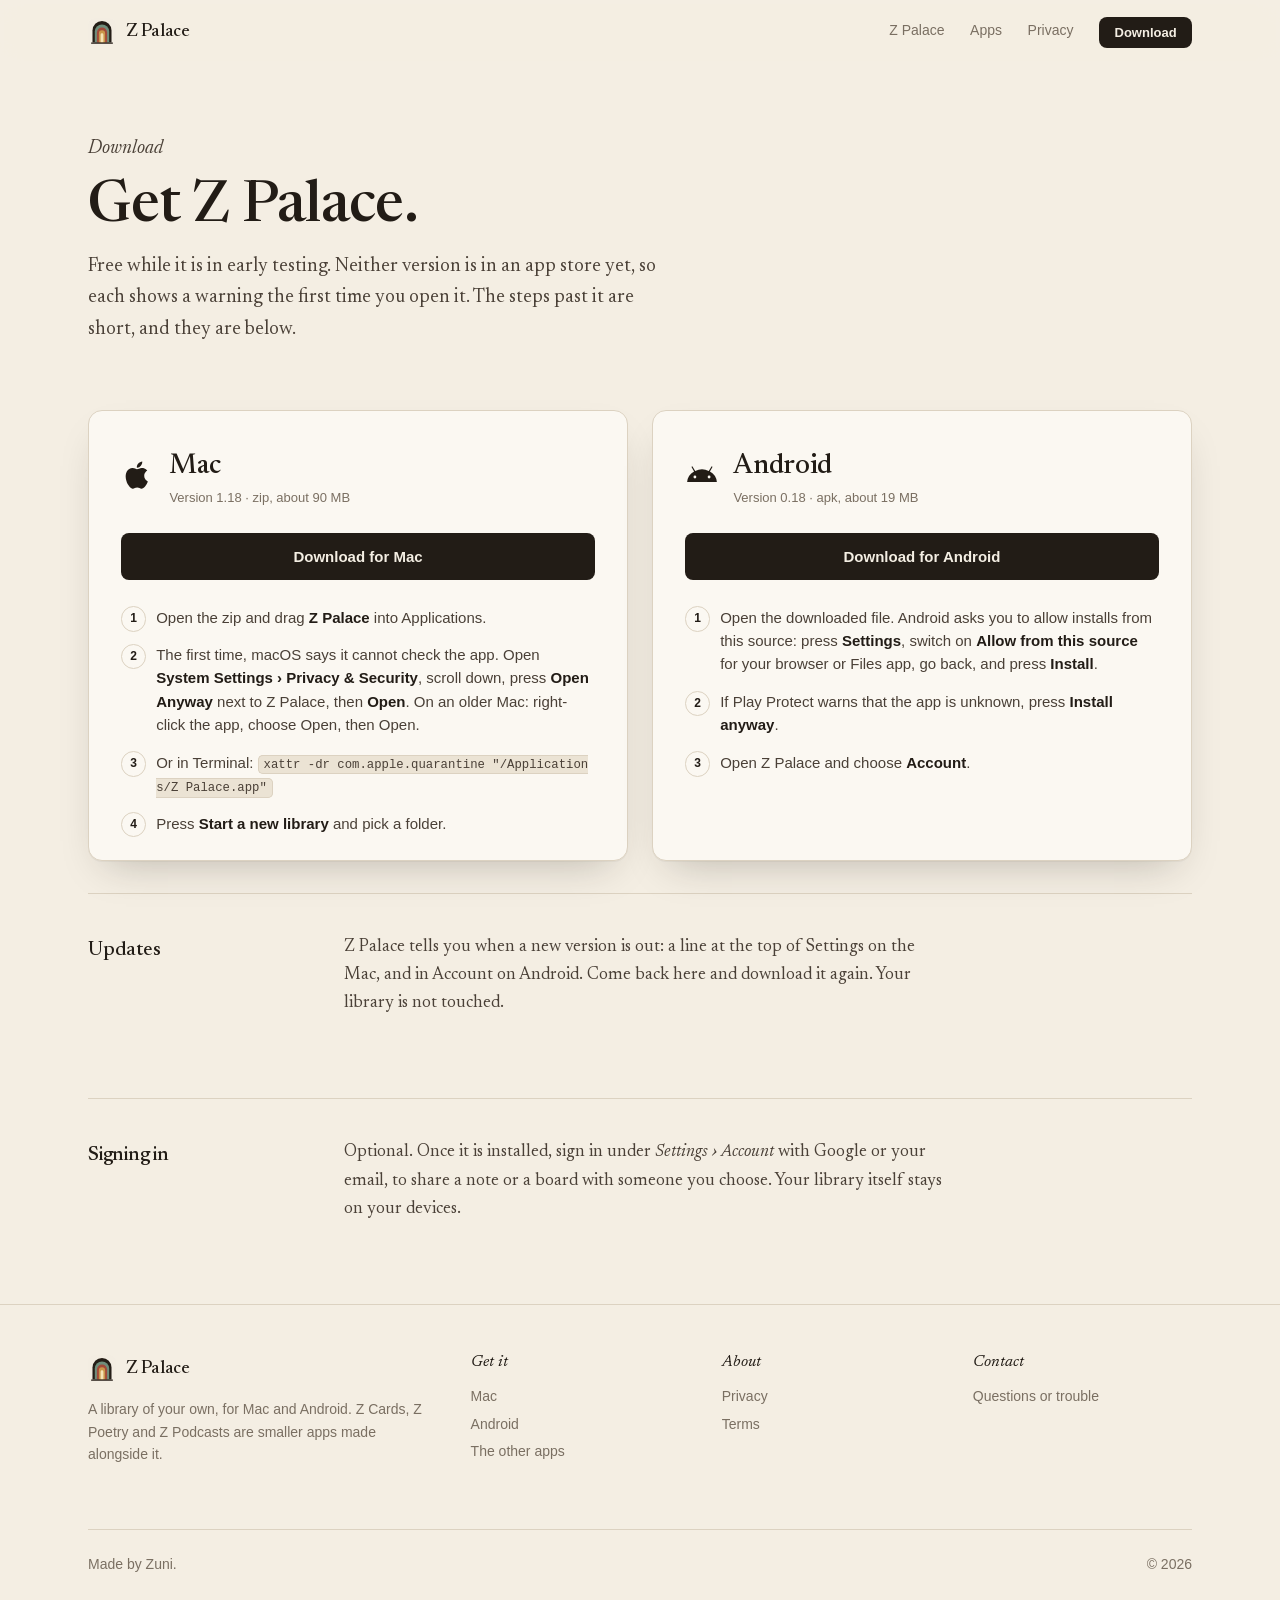
==== commit 3fb2df8d: "Apps page; real screenshots from invented libraries instead of drawn mock-ups; quieter type (no spac" ====
--- a/download.html
+++ b/download.html
@@ -15,10 +15,10 @@
 <header class="top"><div class="wrap">
   <a class="brand" href="index.html"><svg viewBox="100 100 824 824" aria-hidden="true"><use href="icon.svg#arch"/></svg>Z Palace</a>
   <nav class="nav">
-    <a href="index.html#cards">The app</a>
-    <a href="index.html#files">Your files</a>
+    <a href="index.html">Z Palace</a>
+    <a href="apps.html">Apps</a>
     <a href="privacy.html">Privacy</a>
-    <a class="btn solid small" href="download.html" aria-current="page">Download</a>
+    <a class="btn solid small" href="download.html">Download</a>
   </nav>
 </div></header>
 
@@ -70,7 +70,7 @@
 
 <footer class="foot"><div class="wrap">
   <div><a class="brand" href="index.html"><svg viewBox="100 100 824 824" aria-hidden="true"><use href="icon.svg#arch"/></svg>Z Palace</a><p>A library of your own, for Mac and Android. Z Cards, Z Poetry and Z Podcasts are smaller apps made alongside it.</p></div>
-  <div><h6>Get it</h6><a href="download.html#mac">Mac</a><a href="download.html#android">Android</a><a href="versions.json">Versions</a></div>
+  <div><h6>Get it</h6><a href="download.html#mac">Mac</a><a href="download.html#android">Android</a><a href="apps.html">The other apps</a></div>
   <div><h6>About</h6><a href="privacy.html">Privacy</a><a href="terms.html">Terms</a></div>
   <div><h6>Contact</h6><a href="https://github.com/ZuniApps/ZuniApps.github.io/issues">Questions or trouble</a></div>
   <div class="base"><span>Made by Zuni.</span><span>© 2026</span></div>
--- a/style.css
+++ b/style.css
@@ -35,7 +35,7 @@
 .nav{display:flex;gap:1.6rem;margin-left:auto;font:500 .875rem/1 var(--sans)}
 .nav a{text-decoration:none;color:var(--muted);padding:.4rem 0}
 .nav a:hover,.nav a[aria-current]{color:var(--ink)}
-.btn{display:inline-flex;align-items:center;gap:.55rem;font:600 .875rem/1 var(--sans);text-decoration:none;border-radius:999px;padding:.7rem 1.1rem;border:1px solid transparent;transition:background .15s,border-color .15s,color .15s}
+.btn{display:inline-flex;align-items:center;gap:.55rem;font:600 .875rem/1 var(--sans);text-decoration:none;border-radius:8px;padding:.7rem 1.1rem;border:1px solid transparent;transition:background .15s,border-color .15s,color .15s}
 .btn svg{width:16px;height:16px}
 .btn.solid{background:var(--ink);color:var(--paper)}
 .btn.solid:hover{background:var(--brick);color:var(--brick-ink)}
@@ -46,9 +46,9 @@
 /* ── hero ── */
 .hero{padding:5.5rem 0 4.5rem}
 .hero .wrap{display:grid;grid-template-columns:minmax(0,.95fr) minmax(0,1.25fr);gap:4rem;align-items:center}
-.eyebrow{font:600 .75rem/1 var(--sans);letter-spacing:.14em;text-transform:uppercase;color:var(--brick);margin:0 0 1.4rem}
+.eyebrow{font:italic 400 1.05rem/1.3 var(--serif);color:var(--muted);margin:0 0 1rem}
 .hero h1{font-size:clamp(2.6rem,5.4vw,4.4rem);line-height:1.02;letter-spacing:-.025em;margin-bottom:1.4rem}
-.hero h1 em{font-style:italic;color:var(--brick)}
+.hero h1 em{font-style:italic;color:inherit}
 .lede{font-size:1.25rem;line-height:1.55;color:var(--ink-2);max-width:30rem;margin-bottom:2rem}
 .actions{display:flex;flex-wrap:wrap;gap:.7rem;align-items:center}
 .fine{font:400 .8125rem/1.5 var(--sans);color:var(--muted);margin-top:1.1rem}
@@ -67,7 +67,7 @@
 .side p.on{background:var(--paper-2);color:var(--ink)}
 .side p em{font-style:normal;margin-left:auto;color:var(--muted);font-size:10px}
 .side p i{width:7px;height:7px;border-radius:2px;flex:none}
-.side h6{margin:12px 6px 4px;font:600 9.5px/1 var(--sans);letter-spacing:.08em;text-transform:uppercase;color:var(--muted)}
+.side h6{margin:12px 6px 4px;font:italic 400 11px/1 var(--serif);color:var(--muted)}
 .main{padding:16px 18px}
 .main .head{display:flex;align-items:baseline;gap:8px;margin-bottom:12px}
 .main .head h4{margin:0;font:500 20px/1 var(--serif)}
@@ -97,7 +97,7 @@
 /* small pieces of the app, drawn */
 .panel{background:var(--card);border:1px solid var(--rule);border-radius:10px;box-shadow:var(--shadow);padding:1.4rem 1.5rem}
 .page-mock{font-family:var(--serif)}
-.page-mock .date{font:600 10.5px/1 var(--sans);letter-spacing:.1em;text-transform:uppercase;color:var(--muted)}
+.page-mock .date{font:italic 400 .95rem/1 var(--serif);color:var(--muted)}
 .page-mock h5{font:500 1.5rem/1.2 var(--serif);margin:.5rem 0 1rem}
 .page-mock p{font-size:1rem;color:var(--ink-2);margin:0 0 .6rem}
 .page-mock .time{font:500 .8rem/1 var(--mono);color:var(--brick);margin-right:.5rem}
@@ -154,7 +154,7 @@
 /* ── footer ── */
 .foot{border-top:1px solid var(--rule);padding:3rem 0 3.5rem;font:400 .875rem/1.6 var(--sans);color:var(--muted)}
 .foot .wrap{display:grid;grid-template-columns:1.6fr 1fr 1fr 1fr;gap:2rem}
-.foot h6{margin:0 0 .8rem;font:600 .75rem/1 var(--sans);letter-spacing:.1em;text-transform:uppercase;color:var(--ink)}
+.foot h6{margin:0 0 .7rem;font:italic 400 1rem/1.2 var(--serif);color:var(--ink)}
 .foot a{display:block;text-decoration:none;color:var(--muted);padding:.15rem 0}
 .foot a:hover{color:var(--ink)}
 .foot .brand{margin-bottom:.8rem;color:var(--ink)}
@@ -181,3 +181,31 @@
 @media (prefers-reduced-motion:reduce){html{scroll-behavior:auto}.btn{transition:none}}
 
 .foot a.brand{display:flex}
+
+/* ── real screenshots (invented libraries, never anyone's own) ── */
+.shot{margin:0;border-radius:10px;overflow:hidden;border:1px solid var(--rule);box-shadow:var(--shadow);background:var(--card)}
+.shot img{width:100%;height:auto}
+.shot.phone{max-width:300px;border-radius:26px;margin:0 auto}
+.shot figcaption{font:italic .9rem/1.4 var(--serif);color:var(--muted);padding:.7rem 1rem;border-top:1px solid var(--rule)}
+.pair{display:grid;grid-template-columns:1.7fr 1fr;gap:1.5rem;align-items:end}
+
+/* ── apps page ── */
+.apps-head{padding:4.5rem 0 1.5rem;max-width:44rem}
+.apps-head h1{font-size:clamp(2.4rem,5vw,3.4rem);line-height:1.05;margin-bottom:.8rem}
+.apps-head p{font-size:1.15rem;color:var(--ink-2)}
+.apps{list-style:none;padding:0;margin:0 0 3rem;border-top:1px solid var(--rule)}
+.app{display:grid;grid-template-columns:1fr 13rem;gap:1.2rem;align-items:start;padding:1.6rem 0;border-bottom:1px solid var(--rule)}
+.app .ic{width:3.2rem;height:3.2rem;border-radius:12px;background:var(--paper-2);border:1px solid var(--rule);display:flex;align-items:center;justify-content:center;font:500 1.3rem/1 var(--serif);color:var(--ink-2)}
+.app h2{font-size:1.45rem;margin-bottom:.25rem}
+.app p{margin:0;color:var(--ink-2);font-size:1rem}
+.app .plat{font:400 .8125rem/1.5 var(--sans);color:var(--muted);margin-top:.4rem}
+.app .why{font:400 .875rem/1.5 var(--sans);color:var(--muted);margin-top:.5rem}
+.app .state{font:400 .875rem/1.4 var(--sans);color:var(--muted);text-align:right}
+.app .state b{display:block;font:500 .95rem/1.3 var(--sans);color:var(--ink);margin-bottom:.35rem}
+.app .state .btn{margin-top:.2rem}
+.apps-sec{font:italic 400 1.3rem/1.2 var(--serif);color:var(--ink);margin:2.5rem 0 .8rem}
+.personal{border-top:1px solid var(--rule);padding:2rem 0 4rem;display:grid;grid-template-columns:14rem 1fr;gap:2rem}
+.personal h2{font-size:1.4rem}
+.personal ul{margin:0;padding:0;list-style:none;display:grid;gap:.8rem;font:400 .95rem/1.5 var(--sans);color:var(--ink-2)}
+.personal li b{color:var(--ink);font-weight:600}
+@media (max-width:60rem){.app{grid-template-columns:1fr}.app .state{text-align:left}.personal,.pair{grid-template-columns:1fr}}
